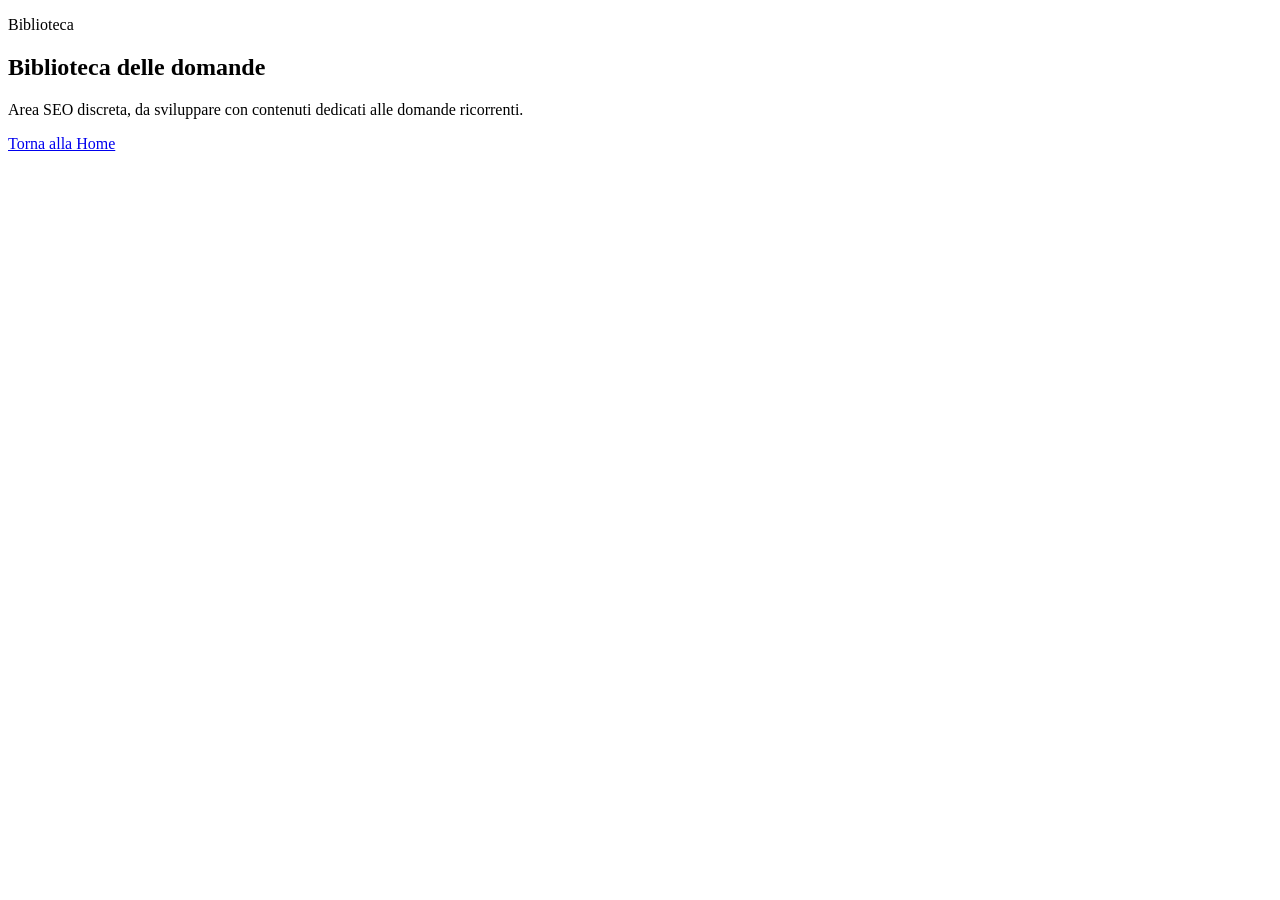
==== biblioteca/index.html @ c21b2f08 "Add files via upload" ====
<!doctype html><html lang="it"><head><meta charset="utf-8"><meta name="viewport" content="width=device-width, initial-scale=1"><title>Biblioteca | Tarocchi Liquidi</title><link rel="stylesheet" href="../css/style.css?v=tl-next-001"></head><body><main><section class="page-hero"><div class="shell"><p class="eyebrow">Biblioteca</p><h1>Biblioteca delle domande</h1><p>Area SEO discreta, da sviluppare con contenuti dedicati alle domande ricorrenti.</p><a class="button secondary" href="../index.html">Torna alla Home</a></div></section></main></body></html>
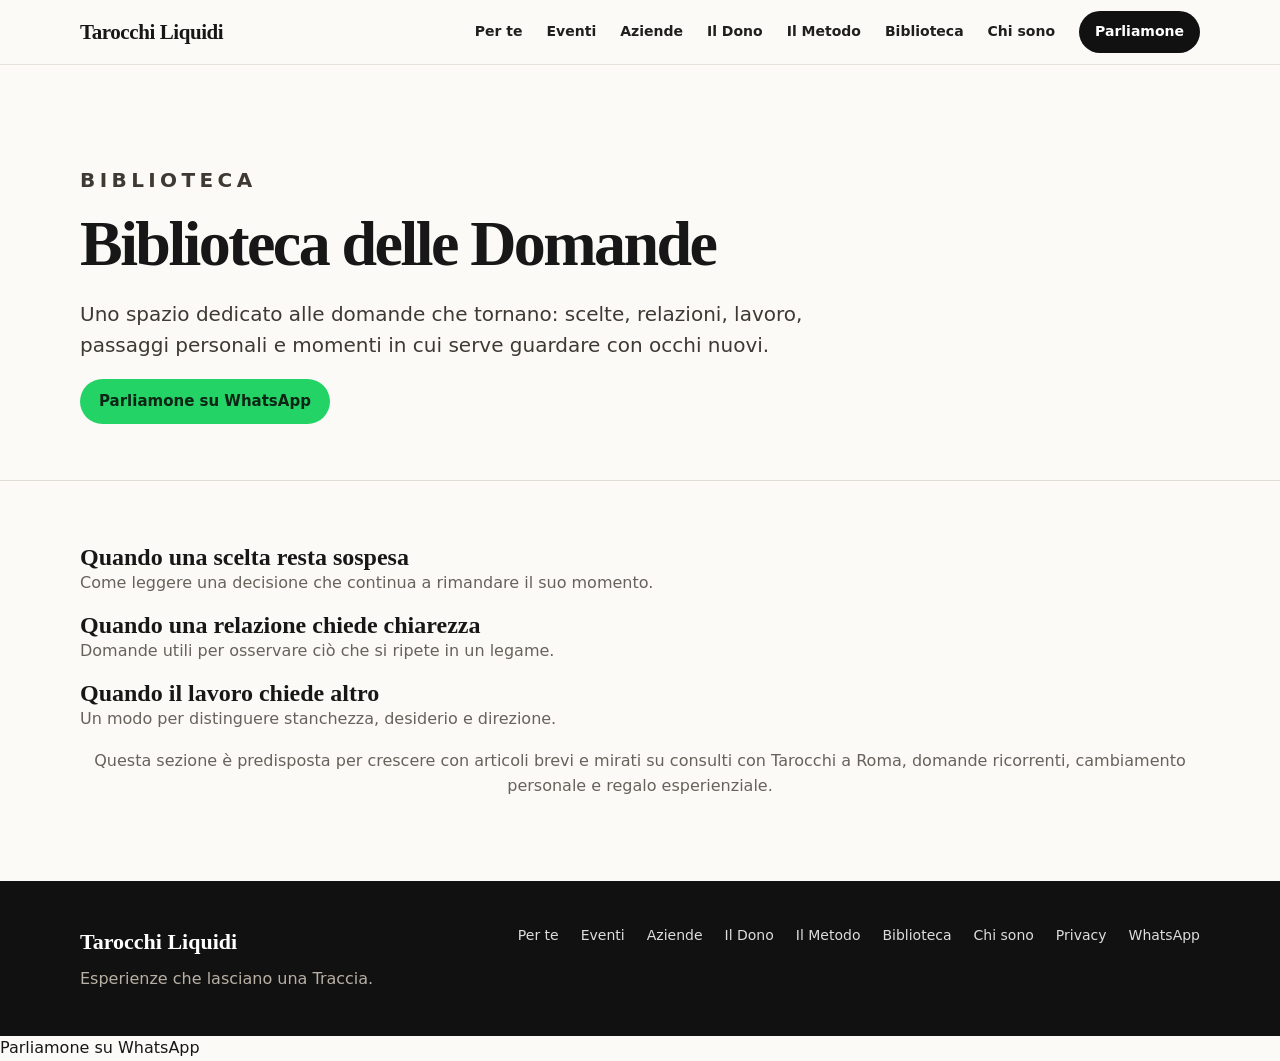
==== commit f8a43b3c: "Add files via upload" ====
--- a/biblioteca/index.html
+++ b/biblioteca/index.html
@@ -1 +1,68 @@
-<!doctype html><html lang="it"><head><meta charset="utf-8"><meta name="viewport" content="width=device-width, initial-scale=1"><title>Biblioteca | Tarocchi Liquidi</title><link rel="stylesheet" href="../css/style.css?v=tl-next-001"></head><body><main><section class="page-hero"><div class="shell"><p class="eyebrow">Biblioteca</p><h1>Biblioteca delle domande</h1><p>Area SEO discreta, da sviluppare con contenuti dedicati alle domande ricorrenti.</p><a class="button secondary" href="../index.html">Torna alla Home</a></div></section></main></body></html>+<!doctype html>
+<html lang="it">
+<head>
+  <meta charset="utf-8">
+  <meta name="viewport" content="width=device-width, initial-scale=1">
+  <title>Biblioteca delle Domande | Tarocchi Liquidi</title>
+  <meta name="description" content="Biblioteca delle Domande Tarocchi Liquidi: domande ricorrenti, passaggi personali, scelte, relazioni e momenti di cambiamento.">
+  <link rel="icon" href="../assets/favicon.png">
+  <link rel="stylesheet" href="../css/style.css?v=tl-next-v3">
+</head>
+<body>
+  <a class="skip-link" href="#contenuto">Vai al contenuto</a>
+  <header class="site-header" aria-label="Navigazione principale">
+    <div class="shell header-inner">
+      <a class="brand" href="../index.html" aria-label="Tarocchi Liquidi home">Tarocchi Liquidi</a>
+      <button class="menu-toggle" aria-expanded="false" aria-controls="main-nav">Menu</button>
+      <nav id="main-nav" class="main-nav">
+        <a href="../per-te.html">Per te</a>
+        <a href="../eventi.html">Eventi</a>
+        <a href="../aziende.html">Aziende</a>
+        <a href="../il-dono.html">Il Dono</a>
+        <a href="../metodo.html">Il Metodo</a>
+        <a href="index.html">Biblioteca</a>
+        <a href="../chi-sono.html">Chi sono</a>
+        <a class="nav-cta" href="https://wa.me/393282924284?text=Vorrei%20informazioni%20su%20Tarocchi%20Liquidi">Parliamone</a>
+      </nav>
+    </div>
+  </header>
+  <main id="contenuto">
+    <section class="page-hero">
+      <div class="shell">
+        <p class="eyebrow">Biblioteca</p>
+        <h1>Biblioteca delle Domande</h1>
+        <p>Uno spazio dedicato alle domande che tornano: scelte, relazioni, lavoro, passaggi personali e momenti in cui serve guardare con occhi nuovi.</p>
+        <a class="button primary" href="https://wa.me/393282924284?text=Vorrei%20parlare%20di%20una%20domanda%20che%20continua%20a%20tornare">Parliamone su WhatsApp</a>
+      </div>
+    </section>
+    <section class="section">
+      <div class="shell offer-grid">
+        <article class="offer-card"><h3>Quando una scelta resta sospesa</h3><p>Come leggere una decisione che continua a rimandare il suo momento.</p></article>
+        <article class="offer-card"><h3>Quando una relazione chiede chiarezza</h3><p>Domande utili per osservare ciò che si ripete in un legame.</p></article>
+        <article class="offer-card"><h3>Quando il lavoro chiede altro</h3><p>Un modo per distinguere stanchezza, desiderio e direzione.</p></article>
+      </div>
+      <div class="shell center">
+        <p class="seo-note">Questa sezione è predisposta per crescere con articoli brevi e mirati su consulti con Tarocchi a Roma, domande ricorrenti, cambiamento personale e regalo esperienziale.</p>
+      </div>
+    </section>
+  </main>
+  <footer class="site-footer">
+    <div class="shell footer-grid">
+      <div><strong>Tarocchi Liquidi</strong><p>Esperienze che lasciano una Traccia.</p></div>
+      <nav aria-label="Navigazione footer">
+        <a href="../per-te.html">Per te</a>
+        <a href="../eventi.html">Eventi</a>
+        <a href="../aziende.html">Aziende</a>
+        <a href="../il-dono.html">Il Dono</a>
+        <a href="../metodo.html">Il Metodo</a>
+        <a href="index.html">Biblioteca</a>
+        <a href="../chi-sono.html">Chi sono</a>
+        <a href="../privacy.html">Privacy</a>
+        <a href="https://wa.me/393282924284">WhatsApp</a>
+      </nav>
+    </div>
+  </footer>
+  <a class="mobile-sticky" href="https://wa.me/393282924284?text=Vorrei%20parlare%20di%20Tarocchi%20Liquidi">Parliamone su WhatsApp</a>
+  <script src="../js/script.js?v=tl-next-v3"></script>
+</body>
+</html>
--- a/css/style.css
+++ b/css/style.css
@@ -0,0 +1,172 @@
+:root{
+  --bg:#fbfaf7;
+  --paper:#ffffff;
+  --soft:#f3f0ea;
+  --ink:#171717;
+  --muted:#67625b;
+  --line:#e2ddd4;
+  --accent:#aa2f2f;
+  --gold:#a58954;
+  --whatsapp:#24d366;
+  --serif: Georgia, 'Times New Roman', serif;
+  --sans: Inter, ui-sans-serif, system-ui, -apple-system, BlinkMacSystemFont, 'Segoe UI', sans-serif;
+  --shell:1120px;
+}
+*{box-sizing:border-box}
+html{scroll-behavior:smooth}
+body{
+  margin:0;
+  background:var(--bg);
+  color:var(--ink);
+  font-family:var(--sans);
+  font-size:16px;
+  line-height:1.55;
+  text-rendering:optimizeLegibility;
+}
+img{max-width:100%;display:block}
+a{color:inherit;text-decoration:none}
+.skip-link{position:absolute;left:-999px;top:auto;width:1px;height:1px;overflow:hidden}
+.skip-link:focus{left:16px;top:16px;width:auto;height:auto;padding:10px 14px;background:#fff;z-index:1000;border:1px solid var(--line)}
+.shell{width:min(var(--shell), calc(100% - 48px));margin:0 auto}
+.narrow{max-width:720px}
+.center{text-align:center}
+.section{padding:64px 0}
+.section-tight{padding:30px 0 34px}
+.soft{background:var(--soft)}
+.eyebrow{
+  margin:0 0 14px;
+  color:var(--accent);
+  font-size:12px;
+  font-weight:800;
+  letter-spacing:.22em;
+  text-transform:uppercase;
+}
+h1,h2,h3{font-family:var(--serif);font-weight:700;line-height:1.05;margin:0;color:var(--ink)}
+h1{font-size:clamp(42px, 5vw, 64px);letter-spacing:-.04em;max-width:720px}
+h2{font-size:clamp(32px, 4vw, 50px);letter-spacing:-.03em}
+h3{font-size:24px}
+p{margin:0 0 18px;color:var(--muted)}
+.lead{font-size:22px;color:var(--ink);line-height:1.35;margin-top:18px}
+.lead.small{font-size:18px;color:var(--muted)}
+.site-header{
+  position:sticky;
+  top:0;
+  z-index:100;
+  background:rgba(251,250,247,.92);
+  border-bottom:1px solid rgba(226,221,212,.8);
+  backdrop-filter:blur(12px);
+}
+.header-inner{min-height:64px;display:flex;align-items:center;justify-content:space-between;gap:24px}
+.brand{font-family:var(--serif);font-weight:700;font-size:21px;letter-spacing:-.02em}
+.main-nav{display:flex;align-items:center;gap:24px;font-size:14px;font-weight:650}
+.main-nav a{color:#211f1d}
+.main-nav a:hover{color:var(--accent)}
+.nav-cta{background:#111!important;color:white!important;padding:10px 16px;border-radius:999px}
+.nav-cta:hover{background:var(--accent)!important;color:white!important}
+.menu-toggle{display:none;border:1px solid var(--line);background:transparent;padding:8px 12px;border-radius:999px;font:inherit}
+.hero-grid{display:grid;grid-template-columns:1.05fr .78fr;gap:44px;align-items:center;min-height:480px}
+.hero-copy{padding:8px 0 10px}
+.hero-payoff{
+  margin:10px 0 0;
+  font-family:var(--serif);
+  font-size:clamp(26px, 3vw, 38px);
+  line-height:1.12;
+  letter-spacing:-.03em;
+  color:var(--accent);
+}
+
+.hero-text{font-size:18px;line-height:1.5;max-width:610px;margin:16px 0 24px;color:#403c36}
+.hero-media{margin:0;height:min(48vh, 420px);min-height:340px;overflow:hidden;border-radius:2px;background:#ddd2c4}
+.hero-media img{width:100%;height:100%;object-fit:cover;object-position:center}
+.button{display:inline-flex;align-items:center;justify-content:center;min-height:44px;padding:11px 19px;border-radius:999px;font-weight:800;font-size:15px;transition:transform .2s ease, background .2s ease, color .2s ease,border-color .2s ease}
+.button:hover{transform:translateY(-1px)}
+.button.primary{background:var(--whatsapp);color:#0d2515}
+.button.secondary{border:1px solid var(--ink);color:var(--ink)}
+.button.secondary:hover{background:var(--ink);color:white}
+.experience-grid{display:grid;grid-template-columns:repeat(4, 1fr);gap:18px;margin-top:36px}
+.experience-tile{position:relative;min-height:420px;overflow:hidden;background:#111;color:#fff;border-radius:2px;isolation:isolate}
+.experience-tile img{width:100%;height:100%;position:absolute;inset:0;object-fit:cover;transition:transform .6s ease, opacity .3s ease;opacity:.8}
+.experience-tile:after{content:"";position:absolute;inset:0;background:linear-gradient(180deg,rgba(0,0,0,.08),rgba(0,0,0,.74));z-index:1}
+.tile-overlay{position:absolute;inset:auto 0 0;z-index:2;padding:26px;display:flex;flex-direction:column;gap:10px}
+.tile-overlay strong{font-family:var(--serif);font-size:30px;line-height:1.05;letter-spacing:-.02em}
+.tile-overlay em{font-style:normal;color:rgba(255,255,255,.86);font-size:14px;line-height:1.45;max-width:280px}
+.tile-overlay span:last-child{font-weight:800;color:#fff;margin-top:4px}
+.experience-tile:hover img{transform:scale(1.04);opacity:.92}
+.split-grid{display:grid;grid-template-columns:1.06fr .94fr;gap:62px;align-items:center}
+.split-grid.reverse{grid-template-columns:.9fr 1.1fr}
+.section-media{margin:0;height:500px;overflow:hidden;background:#ddd2c4;border-radius:2px}
+.section-media img{width:100%;height:100%;object-fit:cover;object-position:center}
+.paolo-media{height:460px}
+.section-copy{max-width:520px}
+.section-copy p{font-size:18px;color:#4c4741}
+.closing-line{color:var(--ink)!important;font-weight:700}
+.trace-steps{display:grid;gap:10px;margin:26px 0 26px;font-family:var(--serif);font-size:30px;line-height:1.1;color:var(--ink)}
+.trace-steps span{display:block}
+.reasons-grid{display:grid;grid-template-columns:repeat(3, 1fr);gap:28px;margin-top:42px}
+.reasons-grid article{border-top:1px solid var(--line);padding-top:24px;min-height:160px}
+.reason-number{display:block;margin-bottom:16px;color:var(--accent);font-size:13px;font-weight:800;letter-spacing:.18em}
+.reasons-grid p{font-size:19px;color:var(--ink);line-height:1.45;max-width:300px}
+.section-action{margin-top:30px}
+.text-link{font-weight:800;color:var(--accent)}
+.text-link:hover{text-decoration:underline;text-underline-offset:4px}
+.review-grid{display:grid;grid-template-columns:repeat(3, 1fr);gap:22px;margin-top:40px}
+blockquote{margin:0;padding:26px;border-top:1px solid var(--line);background:#fff}
+blockquote p{font-family:var(--serif);font-size:22px;line-height:1.35;color:var(--ink)}
+cite{display:block;margin-top:16px;color:var(--muted);font-style:normal;font-size:14px}
+.final-cta{padding:84px 0 92px;background:#fff}
+.final-cta h2{max-width:680px;margin:0 auto}
+.final-cta p{font-size:20px;margin:22px auto 28px;max-width:620px;color:#4c4741}
+.site-footer{padding:44px 0;background:#111;color:#fff}
+.footer-grid{display:grid;grid-template-columns:1fr 2fr;gap:38px;align-items:start}
+.site-footer strong{font-family:var(--serif);font-size:22px}
+.site-footer p{color:#b9b0a5;margin:8px 0 0}
+.site-footer nav{display:flex;gap:16px 22px;flex-wrap:wrap;justify-content:flex-end;font-size:14px;color:#ddd}
+.site-footer a:hover{color:#fff;text-decoration:underline;text-underline-offset:4px}
+/* Basic interior pages */
+.page-hero{padding:78px 0 56px;border-bottom:1px solid var(--line)}
+.page-hero h1{font-size:clamp(44px,5vw,68px)}
+.page-hero p{font-size:20px;max-width:760px;margin-top:22px;color:#3f3933}
+.placeholder-grid{display:grid;grid-template-columns:1fr 1fr;gap:42px;align-items:center}
+.placeholder-grid img{height:430px;width:100%;object-fit:cover;border-radius:2px}
+.content-list{list-style:none;padding:0;margin:28px 0 0;display:grid;gap:12px;color:var(--ink)}
+.content-list li{padding-left:22px;position:relative}
+.content-list li:before{content:"—";position:absolute;left:0;color:var(--accent)}
+@media (max-width: 980px){
+  .shell{width:min(100% - 32px, var(--shell))}
+  .menu-toggle{display:inline-flex}
+  .main-nav{position:absolute;left:16px;right:16px;top:74px;background:#fff;border:1px solid var(--line);padding:18px;display:none;flex-direction:column;align-items:flex-start;gap:14px;box-shadow:0 18px 40px rgba(0,0,0,.08)}
+  .main-nav.is-open{display:flex}
+  .nav-cta{width:100%;text-align:center}
+  .hero-grid,.split-grid,.split-grid.reverse,.placeholder-grid{grid-template-columns:1fr;gap:30px;min-height:0}
+  .hero-media{height:340px;min-height:0}
+  .hero-copy{padding:0}
+  .experience-grid{grid-template-columns:1fr 1fr}
+  .experience-tile{min-height:360px}
+  .reasons-grid,.review-grid{grid-template-columns:1fr}
+  .section-media,.paolo-media{height:380px}
+  .footer-grid{grid-template-columns:1fr}
+  .site-footer nav{justify-content:flex-start}
+}
+@media (max-width: 640px){
+  body{font-size:15px}
+  .section{padding:46px 0}
+  .section-tight{padding:22px 0 34px}
+  .header-inner{min-height:64px}
+  .brand{font-size:20px}
+  h1{font-size:38px}
+  h2{font-size:34px}
+  .hero-text{font-size:16px;margin:14px 0 20px}
+  .hero-media{height:260px}
+  .lead{font-size:19px}
+  .experience-grid{grid-template-columns:1fr;gap:14px;margin-top:34px}
+  .experience-tile{min-height:300px}
+  .tile-overlay{padding:22px}
+  .tile-overlay strong{font-size:28px}
+  .section-media,.paolo-media{height:300px}
+  .trace-steps{font-size:27px}
+  blockquote{padding:22px}
+  blockquote p{font-size:20px}
+  .final-cta{padding:62px 0 68px}
+}
+
+/* TL NEXT HERO v2: hero più compatta, testo prima su mobile, immagini controllate. */
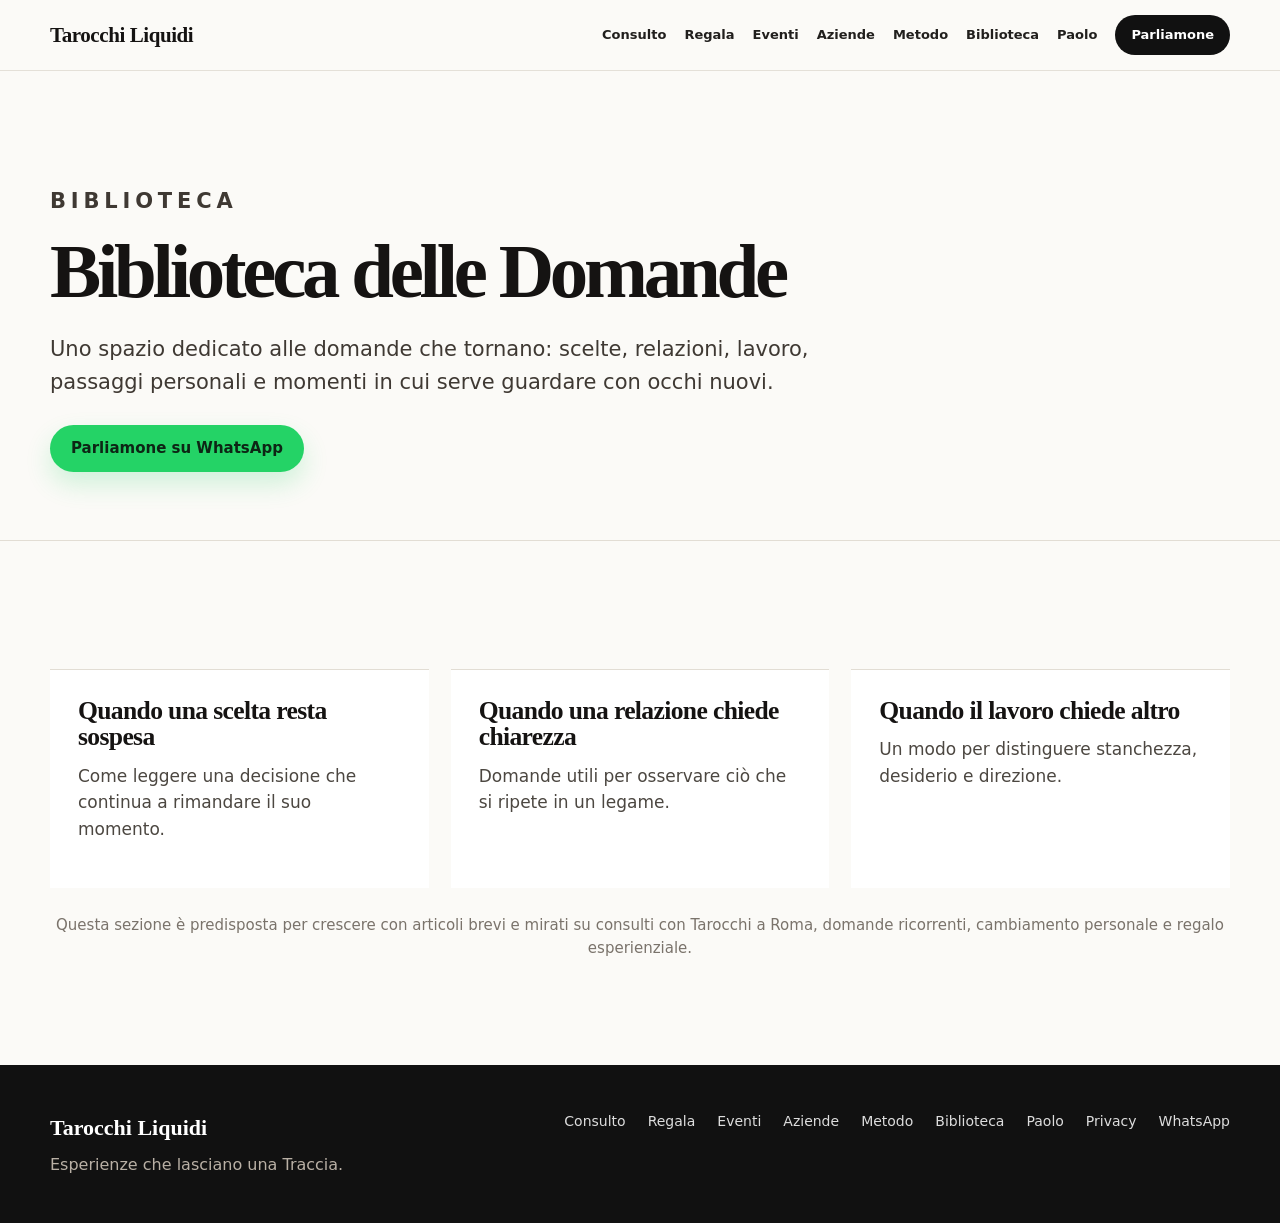
==== commit 55d463ef: "Add files via upload" ====
--- a/biblioteca/index.html
+++ b/biblioteca/index.html
@@ -6,7 +6,7 @@
   <title>Biblioteca delle Domande | Tarocchi Liquidi</title>
   <meta name="description" content="Biblioteca delle Domande Tarocchi Liquidi: domande ricorrenti, passaggi personali, scelte, relazioni e momenti di cambiamento.">
   <link rel="icon" href="../assets/favicon.png">
-  <link rel="stylesheet" href="../css/style.css?v=tl-next-v3">
+  <link rel="stylesheet" href="../css/style.css?v=tl-next-v4">
 </head>
 <body>
   <a class="skip-link" href="#contenuto">Vai al contenuto</a>
@@ -15,15 +15,15 @@
       <a class="brand" href="../index.html" aria-label="Tarocchi Liquidi home">Tarocchi Liquidi</a>
       <button class="menu-toggle" aria-expanded="false" aria-controls="main-nav">Menu</button>
       <nav id="main-nav" class="main-nav">
-        <a href="../per-te.html">Per te</a>
-        <a href="../eventi.html">Eventi</a>
-        <a href="../aziende.html">Aziende</a>
-        <a href="../il-dono.html">Il Dono</a>
-        <a href="../metodo.html">Il Metodo</a>
-        <a href="index.html">Biblioteca</a>
-        <a href="../chi-sono.html">Chi sono</a>
-        <a class="nav-cta" href="https://wa.me/393282924284?text=Vorrei%20informazioni%20su%20Tarocchi%20Liquidi">Parliamone</a>
-      </nav>
+      <a href="../per-te.html">Consulto</a>
+      <a href="../il-dono.html">Regala</a>
+      <a href="../eventi.html">Eventi</a>
+      <a href="../aziende.html">Aziende</a>
+      <a href="../metodo.html">Metodo</a>
+      <a href="index.html">Biblioteca</a>
+      <a href="../chi-sono.html">Paolo</a>
+      <a class="nav-cta" href="https://wa.me/393282924284?text=Vorrei%20informazioni%20su%20Tarocchi%20Liquidi">Parliamone</a>
+    </nav>
     </div>
   </header>
   <main id="contenuto">
@@ -50,19 +50,19 @@
     <div class="shell footer-grid">
       <div><strong>Tarocchi Liquidi</strong><p>Esperienze che lasciano una Traccia.</p></div>
       <nav aria-label="Navigazione footer">
-        <a href="../per-te.html">Per te</a>
-        <a href="../eventi.html">Eventi</a>
-        <a href="../aziende.html">Aziende</a>
-        <a href="../il-dono.html">Il Dono</a>
-        <a href="../metodo.html">Il Metodo</a>
-        <a href="index.html">Biblioteca</a>
-        <a href="../chi-sono.html">Chi sono</a>
-        <a href="../privacy.html">Privacy</a>
-        <a href="https://wa.me/393282924284">WhatsApp</a>
-      </nav>
+      <a href="../per-te.html">Consulto</a>
+      <a href="../il-dono.html">Regala</a>
+      <a href="../eventi.html">Eventi</a>
+      <a href="../aziende.html">Aziende</a>
+      <a href="../metodo.html">Metodo</a>
+      <a href="index.html">Biblioteca</a>
+      <a href="../chi-sono.html">Paolo</a>
+      <a href="../privacy.html">Privacy</a>
+      <a href="https://wa.me/393282924284">WhatsApp</a>
+    </nav>
     </div>
   </footer>
   <a class="mobile-sticky" href="https://wa.me/393282924284?text=Vorrei%20parlare%20di%20Tarocchi%20Liquidi">Parliamone su WhatsApp</a>
-  <script src="../js/script.js?v=tl-next-v3"></script>
+  <script src="../js/script.js?v=tl-next-v4"></script>
 </body>
 </html>
--- a/css/style.css
+++ b/css/style.css
@@ -1,16 +1,18 @@
 :root{
   --bg:#fbfaf7;
   --paper:#ffffff;
-  --soft:#f3f0ea;
-  --ink:#171717;
-  --muted:#67625b;
+  --soft:#f2eee7;
+  --ink:#151312;
+  --muted:#625d56;
   --line:#e2ddd4;
-  --accent:#aa2f2f;
+  --accent:#9f2d2d;
   --gold:#a58954;
   --whatsapp:#24d366;
   --serif: Georgia, 'Times New Roman', serif;
   --sans: Inter, ui-sans-serif, system-ui, -apple-system, BlinkMacSystemFont, 'Segoe UI', sans-serif;
-  --shell:1120px;
+  --shell:1180px;
+  --night:#11100f;
+  --cream:#f7f2ea;
 }
 *{box-sizing:border-box}
 html{scroll-behavior:smooth}
@@ -27,146 +29,237 @@
 a{color:inherit;text-decoration:none}
 .skip-link{position:absolute;left:-999px;top:auto;width:1px;height:1px;overflow:hidden}
 .skip-link:focus{left:16px;top:16px;width:auto;height:auto;padding:10px 14px;background:#fff;z-index:1000;border:1px solid var(--line)}
-.shell{width:min(var(--shell), calc(100% - 48px));margin:0 auto}
-.narrow{max-width:720px}
+.shell{width:min(var(--shell), calc(100% - 56px));margin:0 auto}
+.narrow{max-width:760px}
 .center{text-align:center}
-.section{padding:64px 0}
-.section-tight{padding:30px 0 34px}
+.section{padding:86px 0}
+.section.compact{padding:66px 0}
 .soft{background:var(--soft)}
+.paper{background:var(--paper)}
 .eyebrow{
   margin:0 0 14px;
   color:var(--accent);
   font-size:12px;
-  font-weight:800;
-  letter-spacing:.22em;
+  font-weight:850;
+  letter-spacing:.23em;
   text-transform:uppercase;
 }
-h1,h2,h3{font-family:var(--serif);font-weight:700;line-height:1.05;margin:0;color:var(--ink)}
-h1{font-size:clamp(42px, 5vw, 64px);letter-spacing:-.04em;max-width:720px}
-h2{font-size:clamp(32px, 4vw, 50px);letter-spacing:-.03em}
-h3{font-size:24px}
+h1,h2,h3{font-family:var(--serif);font-weight:700;line-height:1.04;margin:0;color:var(--ink)}
+h1{font-size:clamp(58px, 7.6vw, 104px);letter-spacing:-.055em;max-width:760px}
+h2{font-size:clamp(36px, 4.4vw, 60px);letter-spacing:-.04em}
+h3{font-size:clamp(24px, 2vw, 31px);letter-spacing:-.025em}
 p{margin:0 0 18px;color:var(--muted)}
-.lead{font-size:22px;color:var(--ink);line-height:1.35;margin-top:18px}
+.lead{font-size:22px;color:#2c2824;line-height:1.38;margin-top:18px}
 .lead.small{font-size:18px;color:var(--muted)}
 .site-header{
   position:sticky;
   top:0;
   z-index:100;
-  background:rgba(251,250,247,.92);
-  border-bottom:1px solid rgba(226,221,212,.8);
+  background:rgba(251,250,247,.94);
+  border-bottom:1px solid rgba(226,221,212,.9);
   backdrop-filter:blur(12px);
 }
-.header-inner{min-height:64px;display:flex;align-items:center;justify-content:space-between;gap:24px}
-.brand{font-family:var(--serif);font-weight:700;font-size:21px;letter-spacing:-.02em}
-.main-nav{display:flex;align-items:center;gap:24px;font-size:14px;font-weight:650}
+.header-inner{min-height:70px;display:flex;align-items:center;justify-content:space-between;gap:22px}
+.brand{font-family:var(--serif);font-weight:700;font-size:21px;letter-spacing:-.02em;white-space:nowrap}
+.main-nav{display:flex;align-items:center;gap:18px;font-size:13px;font-weight:700;white-space:nowrap}
 .main-nav a{color:#211f1d}
 .main-nav a:hover{color:var(--accent)}
 .nav-cta{background:#111!important;color:white!important;padding:10px 16px;border-radius:999px}
 .nav-cta:hover{background:var(--accent)!important;color:white!important}
 .menu-toggle{display:none;border:1px solid var(--line);background:transparent;padding:8px 12px;border-radius:999px;font:inherit}
-.hero-grid{display:grid;grid-template-columns:1.05fr .78fr;gap:44px;align-items:center;min-height:480px}
+.hero{padding:68px 0 82px}
+.hero-grid{display:grid;grid-template-columns:1fr .95fr;gap:74px;align-items:center;min-height:calc(100vh - 156px)}
 .hero-copy{padding:8px 0 10px}
 .hero-payoff{
-  margin:10px 0 0;
+  margin:8px 0 0;
   font-family:var(--serif);
-  font-size:clamp(26px, 3vw, 38px);
-  line-height:1.12;
-  letter-spacing:-.03em;
+  font-size:clamp(34px, 4vw, 58px);
+  line-height:1.05;
+  letter-spacing:-.04em;
   color:var(--accent);
 }
-
-.hero-text{font-size:18px;line-height:1.5;max-width:610px;margin:16px 0 24px;color:#403c36}
-.hero-media{margin:0;height:min(48vh, 420px);min-height:340px;overflow:hidden;border-radius:2px;background:#ddd2c4}
+.hero-text{font-size:21px;line-height:1.55;max-width:620px;margin:24px 0 30px;color:#3e3934}
+.hero-media{margin:0;height:clamp(460px, 62vh, 650px);overflow:hidden;border-radius:3px;background:#ddd2c4;box-shadow:0 26px 70px rgba(21,19,18,.12)}
 .hero-media img{width:100%;height:100%;object-fit:cover;object-position:center}
-.button{display:inline-flex;align-items:center;justify-content:center;min-height:44px;padding:11px 19px;border-radius:999px;font-weight:800;font-size:15px;transition:transform .2s ease, background .2s ease, color .2s ease,border-color .2s ease}
+.button{display:inline-flex;align-items:center;justify-content:center;min-height:46px;padding:12px 21px;border-radius:999px;font-weight:850;font-size:15px;transition:transform .2s ease, background .2s ease, color .2s ease,border-color .2s ease, box-shadow .2s ease}
 .button:hover{transform:translateY(-1px)}
-.button.primary{background:var(--whatsapp);color:#0d2515}
+.button.primary{background:var(--whatsapp);color:#0d2515;box-shadow:0 12px 26px rgba(36,211,102,.20)}
 .button.secondary{border:1px solid var(--ink);color:var(--ink)}
 .button.secondary:hover{background:var(--ink);color:white}
-.experience-grid{display:grid;grid-template-columns:repeat(4, 1fr);gap:18px;margin-top:36px}
-.experience-tile{position:relative;min-height:420px;overflow:hidden;background:#111;color:#fff;border-radius:2px;isolation:isolate}
-.experience-tile img{width:100%;height:100%;position:absolute;inset:0;object-fit:cover;transition:transform .6s ease, opacity .3s ease;opacity:.8}
-.experience-tile:after{content:"";position:absolute;inset:0;background:linear-gradient(180deg,rgba(0,0,0,.08),rgba(0,0,0,.74));z-index:1}
+.button.dark{background:#111;color:#fff}
+.intro .lead{max-width:650px;margin-left:auto;margin-right:auto}
+.experience-grid{display:grid;grid-template-columns:repeat(4, 1fr);gap:20px;margin-top:42px}
+.experience-tile{position:relative;min-height:440px;overflow:hidden;background:#111;color:#fff;border-radius:3px;isolation:isolate}
+.experience-tile img{width:100%;height:100%;position:absolute;inset:0;object-fit:cover;transition:transform .65s ease, opacity .3s ease;opacity:.82}
+.experience-tile:after{content:"";position:absolute;inset:0;background:linear-gradient(180deg,rgba(0,0,0,.05),rgba(0,0,0,.76));z-index:1}
 .tile-overlay{position:absolute;inset:auto 0 0;z-index:2;padding:26px;display:flex;flex-direction:column;gap:10px}
-.tile-overlay strong{font-family:var(--serif);font-size:30px;line-height:1.05;letter-spacing:-.02em}
-.tile-overlay em{font-style:normal;color:rgba(255,255,255,.86);font-size:14px;line-height:1.45;max-width:280px}
-.tile-overlay span:last-child{font-weight:800;color:#fff;margin-top:4px}
-.experience-tile:hover img{transform:scale(1.04);opacity:.92}
-.split-grid{display:grid;grid-template-columns:1.06fr .94fr;gap:62px;align-items:center}
-.split-grid.reverse{grid-template-columns:.9fr 1.1fr}
-.section-media{margin:0;height:500px;overflow:hidden;background:#ddd2c4;border-radius:2px}
+.tile-overlay strong{font-family:var(--serif);font-size:32px;line-height:1.03;letter-spacing:-.025em}
+.tile-overlay em{font-style:normal;color:rgba(255,255,255,.88);font-size:14px;line-height:1.45;max-width:290px}
+.tile-overlay span:last-child{font-weight:850;color:#fff;margin-top:4px}
+.experience-tile:hover img{transform:scale(1.045);opacity:.94}
+.split-grid{display:grid;grid-template-columns:1.04fr .96fr;gap:74px;align-items:center}
+.split-grid.reverse{grid-template-columns:.92fr 1.08fr}
+.section-media{margin:0;height:520px;overflow:hidden;background:#ddd2c4;border-radius:3px;box-shadow:0 18px 55px rgba(21,19,18,.08)}
 .section-media img{width:100%;height:100%;object-fit:cover;object-position:center}
-.paolo-media{height:460px}
-.section-copy{max-width:520px}
-.section-copy p{font-size:18px;color:#4c4741}
-.closing-line{color:var(--ink)!important;font-weight:700}
-.trace-steps{display:grid;gap:10px;margin:26px 0 26px;font-family:var(--serif);font-size:30px;line-height:1.1;color:var(--ink)}
+.paolo-media{height:480px}
+.section-copy{max-width:560px}
+.section-copy p{font-size:18px;color:#49443e}
+.closing-line{color:var(--ink)!important;font-weight:750}
+.trace-steps{display:grid;gap:10px;margin:28px 0 28px;font-family:var(--serif);font-size:34px;line-height:1.05;color:var(--ink)}
 .trace-steps span{display:block}
-.reasons-grid{display:grid;grid-template-columns:repeat(3, 1fr);gap:28px;margin-top:42px}
-.reasons-grid article{border-top:1px solid var(--line);padding-top:24px;min-height:160px}
-.reason-number{display:block;margin-bottom:16px;color:var(--accent);font-size:13px;font-weight:800;letter-spacing:.18em}
-.reasons-grid p{font-size:19px;color:var(--ink);line-height:1.45;max-width:300px}
-.section-action{margin-top:30px}
-.text-link{font-weight:800;color:var(--accent)}
+.reasons-grid{display:grid;grid-template-columns:repeat(3, 1fr);gap:34px;margin-top:46px}
+.reasons-grid article{border-top:1px solid var(--line);padding-top:24px;min-height:170px}
+.reason-number{display:block;margin-bottom:16px;color:var(--accent);font-size:13px;font-weight:850;letter-spacing:.18em}
+.reasons-grid p{font-size:19px;color:var(--ink);line-height:1.45;max-width:315px}
+.section-action{margin-top:32px}
+.text-link{font-weight:850;color:var(--accent)}
 .text-link:hover{text-decoration:underline;text-underline-offset:4px}
-.review-grid{display:grid;grid-template-columns:repeat(3, 1fr);gap:22px;margin-top:40px}
-blockquote{margin:0;padding:26px;border-top:1px solid var(--line);background:#fff}
+.value-grid,.review-grid,.offer-grid{display:grid;grid-template-columns:repeat(3, 1fr);gap:22px;margin-top:42px}
+.value-card,blockquote,.offer-card{margin:0;padding:28px;border-top:1px solid var(--line);background:#fff}
+.value-card h3,.offer-card h3{margin-bottom:12px}
+.value-card p,.offer-card p{font-size:17px;color:#4c4741}
+.review-rating{display:inline-flex;gap:12px;align-items:center;margin-top:22px;padding:10px 16px;border:1px solid var(--line);border-radius:999px;background:#fff;font-weight:850;color:#201d1a}
+.stars{letter-spacing:.08em;color:var(--gold)}
 blockquote p{font-family:var(--serif);font-size:22px;line-height:1.35;color:var(--ink)}
 cite{display:block;margin-top:16px;color:var(--muted);font-style:normal;font-size:14px}
-.final-cta{padding:84px 0 92px;background:#fff}
-.final-cta h2{max-width:680px;margin:0 auto}
-.final-cta p{font-size:20px;margin:22px auto 28px;max-width:620px;color:#4c4741}
-.site-footer{padding:44px 0;background:#111;color:#fff}
+.final-cta{padding:118px 0 126px;background:#fff}
+.final-cta h2{max-width:760px;margin:0 auto}
+.final-cta p{font-size:21px;margin:24px auto 30px;max-width:650px;color:#4c4741}
+.site-footer{padding:46px 0;background:#111;color:#fff}
 .footer-grid{display:grid;grid-template-columns:1fr 2fr;gap:38px;align-items:start}
 .site-footer strong{font-family:var(--serif);font-size:22px}
 .site-footer p{color:#b9b0a5;margin:8px 0 0}
 .site-footer nav{display:flex;gap:16px 22px;flex-wrap:wrap;justify-content:flex-end;font-size:14px;color:#ddd}
 .site-footer a:hover{color:#fff;text-decoration:underline;text-underline-offset:4px}
-/* Basic interior pages */
-.page-hero{padding:78px 0 56px;border-bottom:1px solid var(--line)}
-.page-hero h1{font-size:clamp(44px,5vw,68px)}
-.page-hero p{font-size:20px;max-width:760px;margin-top:22px;color:#3f3933}
-.placeholder-grid{display:grid;grid-template-columns:1fr 1fr;gap:42px;align-items:center}
-.placeholder-grid img{height:430px;width:100%;object-fit:cover;border-radius:2px}
+.mobile-sticky{display:none}
+/* Interior pages */
+.page-hero{padding:92px 0 68px;border-bottom:1px solid var(--line)}
+.page-hero h1{font-size:clamp(52px,6vw,84px)}
+.page-hero p{font-size:21px;max-width:820px;margin-top:22px;color:#3f3933}
+.page-hero .button{margin-top:8px}
+.placeholder-grid,.content-split{display:grid;grid-template-columns:1fr 1fr;gap:54px;align-items:center}
+.placeholder-grid img,.content-split img{height:450px;width:100%;object-fit:cover;border-radius:3px;box-shadow:0 18px 55px rgba(21,19,18,.08)}
 .content-list{list-style:none;padding:0;margin:28px 0 0;display:grid;gap:12px;color:var(--ink)}
-.content-list li{padding-left:22px;position:relative}
+.content-list li{padding-left:22px;position:relative;color:#2a2622}
 .content-list li:before{content:"—";position:absolute;left:0;color:var(--accent)}
+.steps{counter-reset:step;display:grid;grid-template-columns:repeat(3,1fr);gap:24px;margin-top:42px}
+.step{counter-increment:step;border-top:1px solid var(--line);padding-top:24px;background:#fff;padding-left:0}
+.step:before{content:"0" counter(step);display:block;color:var(--accent);font-weight:850;letter-spacing:.18em;font-size:13px;margin-bottom:14px}
+.step h3{margin-bottom:12px}
+.seo-note{font-size:15px;color:#7a736b;margin-top:26px}
+@media (max-width: 1080px){
+  .main-nav{gap:13px;font-size:12px}
+}
 @media (max-width: 980px){
   .shell{width:min(100% - 32px, var(--shell))}
   .menu-toggle{display:inline-flex}
-  .main-nav{position:absolute;left:16px;right:16px;top:74px;background:#fff;border:1px solid var(--line);padding:18px;display:none;flex-direction:column;align-items:flex-start;gap:14px;box-shadow:0 18px 40px rgba(0,0,0,.08)}
+  .main-nav{position:absolute;left:16px;right:16px;top:78px;background:#fff;border:1px solid var(--line);padding:18px;display:none;flex-direction:column;align-items:flex-start;gap:14px;box-shadow:0 18px 40px rgba(0,0,0,.08);font-size:15px;white-space:normal}
   .main-nav.is-open{display:flex}
   .nav-cta{width:100%;text-align:center}
-  .hero-grid,.split-grid,.split-grid.reverse,.placeholder-grid{grid-template-columns:1fr;gap:30px;min-height:0}
-  .hero-media{height:340px;min-height:0}
+  .hero{padding:42px 0 56px}
+  .hero-grid,.split-grid,.split-grid.reverse,.placeholder-grid,.content-split{grid-template-columns:1fr;gap:34px;min-height:0}
+  .hero-media{height:390px;min-height:0;order:-1}
   .hero-copy{padding:0}
   .experience-grid{grid-template-columns:1fr 1fr}
-  .experience-tile{min-height:360px}
-  .reasons-grid,.review-grid{grid-template-columns:1fr}
-  .section-media,.paolo-media{height:380px}
+  .experience-tile{min-height:365px}
+  .reasons-grid,.review-grid,.value-grid,.offer-grid,.steps{grid-template-columns:1fr}
+  .section-media,.paolo-media{height:390px}
   .footer-grid{grid-template-columns:1fr}
   .site-footer nav{justify-content:flex-start}
 }
 @media (max-width: 640px){
-  body{font-size:15px}
-  .section{padding:46px 0}
-  .section-tight{padding:22px 0 34px}
+  body{font-size:15px;padding-bottom:68px}
+  .section{padding:54px 0}
+  .section.compact{padding:46px 0}
   .header-inner{min-height:64px}
+  .main-nav{top:72px}
   .brand{font-size:20px}
-  h1{font-size:38px}
-  h2{font-size:34px}
-  .hero-text{font-size:16px;margin:14px 0 20px}
-  .hero-media{height:260px}
+  h1{font-size:46px;letter-spacing:-.045em}
+  h2{font-size:36px}
+  .hero{padding:28px 0 48px}
+  .hero-media{height:300px}
+  .hero-payoff{font-size:33px}
+  .hero-text{font-size:18px;margin:18px 0 24px}
   .lead{font-size:19px}
   .experience-grid{grid-template-columns:1fr;gap:14px;margin-top:34px}
-  .experience-tile{min-height:300px}
+  .experience-tile{min-height:306px}
   .tile-overlay{padding:22px}
-  .tile-overlay strong{font-size:28px}
-  .section-media,.paolo-media{height:300px}
-  .trace-steps{font-size:27px}
-  blockquote{padding:22px}
+  .tile-overlay strong{font-size:30px}
+  .section-media,.paolo-media,.placeholder-grid img,.content-split img{height:310px}
+  .trace-steps{font-size:28px}
+  .value-card,blockquote,.offer-card{padding:23px}
   blockquote p{font-size:20px}
-  .final-cta{padding:62px 0 68px}
+  .final-cta{padding:76px 0 82px}
+  .page-hero{padding:58px 0 46px}
+  .page-hero p{font-size:18px}
+  .mobile-sticky{display:flex;position:fixed;left:14px;right:14px;bottom:12px;z-index:120;align-items:center;justify-content:center;min-height:48px;border-radius:999px;background:var(--whatsapp);color:#0d2515;font-weight:900;box-shadow:0 16px 34px rgba(0,0,0,.20)}
 }
 
-/* TL NEXT HERO v2: hero più compatta, testo prima su mobile, immagini controllate. */
+
+/* TL NEXT v4 — ritmo, marchio, conversione */
+.drop-mark{display:block;width:18px;height:24px;margin:0 0 18px;background:linear-gradient(160deg,var(--accent),#4b1111);border-radius:70% 70% 78% 78%;transform:rotate(45deg);box-shadow:0 10px 24px rgba(159,45,45,.18)}
+.drop-mark.small{width:12px;height:16px;margin:0 auto 14px;opacity:.9}
+.hero-v4{position:relative;padding:52px 0 64px;background:linear-gradient(90deg,#fbfaf7 0%,#fbfaf7 52%,#f1eadf 52%,#f1eadf 100%);overflow:hidden}
+.hero-v4:before{content:"";position:absolute;inset:0;background:radial-gradient(circle at 72% 36%,rgba(159,45,45,.10),transparent 28%);pointer-events:none}
+.hero-v4 .hero-grid{position:relative;z-index:1;min-height:calc(100vh - 134px);grid-template-columns:.95fr 1.08fr;gap:62px}
+.hero-v4 .hero-media{height:clamp(520px,72vh,760px);border-radius:2px;box-shadow:0 34px 88px rgba(21,19,18,.18)}
+.hero-v4 .hero-media img{object-position:center center;filter:contrast(1.04) saturate(.96)}
+.hero-actions{display:flex;gap:14px;align-items:center;flex-wrap:wrap}
+.button.ghost{border:1px solid var(--line);color:#211f1d;background:rgba(255,255,255,.52)}
+.button.ghost:hover{background:#fff;border-color:#cfc6b8}
+.signal-strip{background:#111;color:#fff;border-top:1px solid rgba(255,255,255,.08);border-bottom:1px solid rgba(255,255,255,.08)}
+.signal-grid{display:grid;grid-template-columns:repeat(4,1fr);gap:1px}
+.signal-grid span{display:flex;min-height:72px;align-items:center;justify-content:center;text-align:center;padding:14px 18px;border-left:1px solid rgba(255,255,255,.11);font-size:13px;font-weight:850;letter-spacing:.12em;text-transform:uppercase;color:#f1e7d8}
+.signal-grid span:last-child{border-right:1px solid rgba(255,255,255,.11)}
+.dark{background:var(--night);color:#fff}
+.dark h2,.dark h3{color:#fff}
+.dark p{color:#cfc4b6}
+.dark .eyebrow{color:#d6a68b}
+.trace-ritual{padding:92px 0 104px}
+.ritual-head{display:grid;grid-template-columns:1.1fr .9fr;gap:54px;align-items:end;margin-bottom:52px}
+.ritual-head p:last-child{font-size:20px;line-height:1.45;max-width:560px;margin:0}
+.ritual-grid{display:grid;grid-template-columns:repeat(4,1fr);gap:18px}
+.ritual-grid article{min-height:280px;padding:28px 24px;border:1px solid rgba(255,255,255,.14);background:linear-gradient(180deg,rgba(255,255,255,.06),rgba(255,255,255,.025));display:flex;flex-direction:column;justify-content:flex-start}
+.ritual-grid article span{color:#d6a68b;font-size:12px;font-weight:900;letter-spacing:.18em;margin-bottom:38px}
+.ritual-grid h3{font-size:26px;margin-bottom:16px}
+.ritual-grid p{font-size:16px;margin:0;color:#c9bfb3}
+.trace-showcase{display:grid;grid-template-columns:1.25fr .75fr;gap:64px;align-items:center}
+.trace-showcase .trace-media{height:560px}
+.trace-copy{padding:38px 0}
+.intro .drop-mark,.why .drop-mark,.reviews .drop-mark,.final-cta .drop-mark{transform:rotate(45deg)}
+.experience-grid{margin-top:48px}
+.experience-tile{min-height:470px;box-shadow:0 18px 46px rgba(21,19,18,.08)}
+.experience-tile:after{background:linear-gradient(180deg,rgba(0,0,0,.02) 10%,rgba(0,0,0,.84) 100%)}
+.tile-overlay{padding:30px}
+.tile-overlay strong{font-size:35px}
+.reasons-grid article,.value-card{position:relative;background:rgba(255,255,255,.75)}
+.reasons-grid article:before,.value-card:before{content:"";position:absolute;top:-1px;left:0;width:42px;height:1px;background:var(--accent)}
+.paolo .section-media{box-shadow:0 24px 70px rgba(21,19,18,.12)}
+.final-cta{background:linear-gradient(180deg,#fff 0%,#f4eee5 100%)}
+.final-cta .button.primary{font-size:16px;padding:15px 28px}
+@media (max-width: 980px){
+  .hero-v4{background:#fbfaf7;padding-top:24px}
+  .hero-v4 .hero-grid{grid-template-columns:1fr;gap:28px;min-height:0}
+  .hero-v4 .hero-media{height:420px;order:-1}
+  .signal-grid{grid-template-columns:repeat(2,1fr)}
+  .ritual-head,.ritual-grid,.trace-showcase{grid-template-columns:1fr}
+  .ritual-grid article{min-height:220px}
+  .trace-showcase .trace-media{height:430px}
+}
+@media (max-width: 640px){
+  .hero-v4 .hero-media{height:315px}
+  .hero-v4 h1{font-size:49px}
+  .hero-actions{align-items:stretch}
+  .hero-actions .button{width:100%}
+  .signal-grid{grid-template-columns:1fr}
+  .signal-grid span{min-height:54px;font-size:12px}
+  .trace-ritual{padding:62px 0 70px}
+  .ritual-head{gap:22px;margin-bottom:30px}
+  .ritual-head p:last-child{font-size:18px}
+  .ritual-grid{gap:12px}
+  .ritual-grid article{min-height:0;padding:24px 22px}
+  .ritual-grid article span{margin-bottom:22px}
+  .trace-showcase{gap:26px}
+  .trace-showcase .trace-media{height:310px}
+  .experience-tile{min-height:330px}
+}
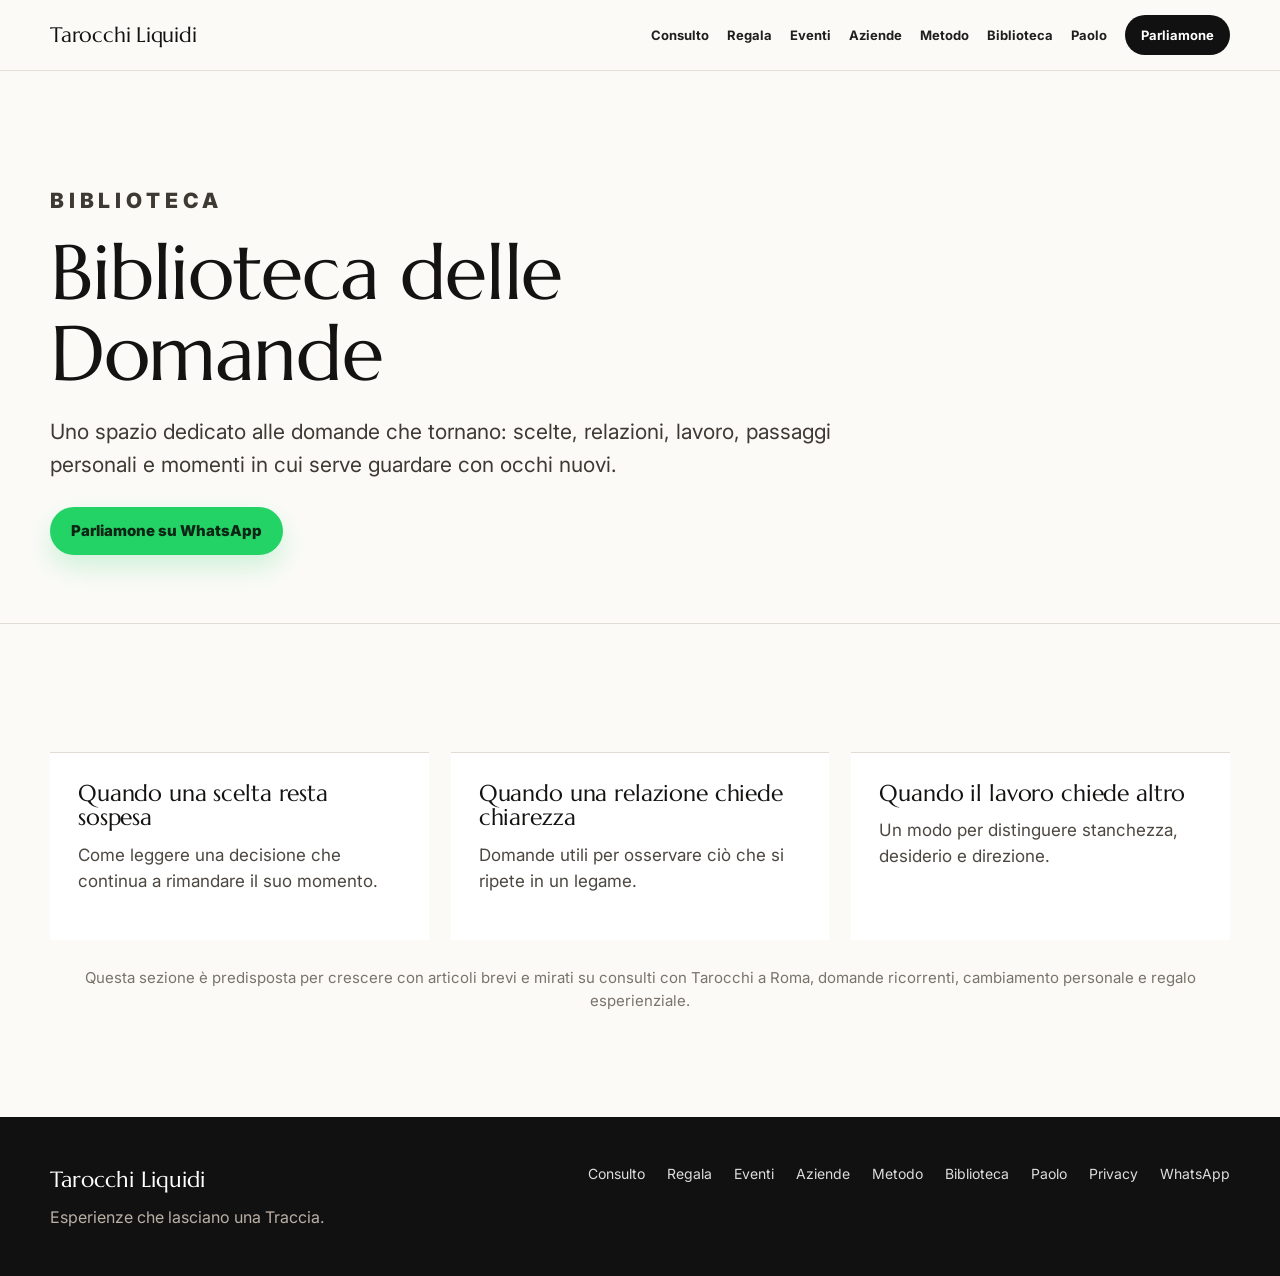
==== commit bc13554f: "Add files via upload" ====
--- a/biblioteca/index.html
+++ b/biblioteca/index.html
@@ -3,10 +3,13 @@
 <head>
   <meta charset="utf-8">
   <meta name="viewport" content="width=device-width, initial-scale=1">
+  <link rel="preconnect" href="https://fonts.googleapis.com">
+  <link rel="preconnect" href="https://fonts.gstatic.com" crossorigin>
+  <link href="https://fonts.googleapis.com/css2?family=Inter:wght@400;500;600;700;800;900&family=Marcellus&display=swap" rel="stylesheet">
   <title>Biblioteca delle Domande | Tarocchi Liquidi</title>
   <meta name="description" content="Biblioteca delle Domande Tarocchi Liquidi: domande ricorrenti, passaggi personali, scelte, relazioni e momenti di cambiamento.">
   <link rel="icon" href="../assets/favicon.png">
-  <link rel="stylesheet" href="../css/style.css?v=tl-next-v4">
+  <link rel="stylesheet" href="../css/style.css?v=tl-next-v5">
 </head>
 <body>
   <a class="skip-link" href="#contenuto">Vai al contenuto</a>
@@ -63,6 +66,6 @@
     </div>
   </footer>
   <a class="mobile-sticky" href="https://wa.me/393282924284?text=Vorrei%20parlare%20di%20Tarocchi%20Liquidi">Parliamone su WhatsApp</a>
-  <script src="../js/script.js?v=tl-next-v4"></script>
+  <script src="../js/script.js?v=tl-next-v5"></script>
 </body>
 </html>
--- a/css/style.css
+++ b/css/style.css
@@ -8,6 +8,7 @@
   --accent:#9f2d2d;
   --gold:#a58954;
   --whatsapp:#24d366;
+  --display: 'Marcellus', Georgia, serif;
   --serif: Georgia, 'Times New Roman', serif;
   --sans: Inter, ui-sans-serif, system-ui, -apple-system, BlinkMacSystemFont, 'Segoe UI', sans-serif;
   --shell:1180px;
@@ -44,10 +45,10 @@
   letter-spacing:.23em;
   text-transform:uppercase;
 }
-h1,h2,h3{font-family:var(--serif);font-weight:700;line-height:1.04;margin:0;color:var(--ink)}
-h1{font-size:clamp(58px, 7.6vw, 104px);letter-spacing:-.055em;max-width:760px}
-h2{font-size:clamp(36px, 4.4vw, 60px);letter-spacing:-.04em}
-h3{font-size:clamp(24px, 2vw, 31px);letter-spacing:-.025em}
+h1,h2,h3{font-family:var(--display);font-weight:400;line-height:1.06;margin:0;color:var(--ink)}
+h1{font-size:clamp(52px, 6.2vw, 84px);letter-spacing:-.018em;max-width:690px}
+h2{font-size:clamp(32px, 3.6vw, 50px);letter-spacing:-.012em}
+h3{font-size:clamp(22px, 1.8vw, 28px);letter-spacing:-.006em}
 p{margin:0 0 18px;color:var(--muted)}
 .lead{font-size:22px;color:#2c2824;line-height:1.38;margin-top:18px}
 .lead.small{font-size:18px;color:var(--muted)}
@@ -60,7 +61,7 @@
   backdrop-filter:blur(12px);
 }
 .header-inner{min-height:70px;display:flex;align-items:center;justify-content:space-between;gap:22px}
-.brand{font-family:var(--serif);font-weight:700;font-size:21px;letter-spacing:-.02em;white-space:nowrap}
+.brand{font-family:var(--display);font-weight:400;font-size:21px;letter-spacing:-.01em;white-space:nowrap}
 .main-nav{display:flex;align-items:center;gap:18px;font-size:13px;font-weight:700;white-space:nowrap}
 .main-nav a{color:#211f1d}
 .main-nav a:hover{color:var(--accent)}
@@ -72,10 +73,10 @@
 .hero-copy{padding:8px 0 10px}
 .hero-payoff{
   margin:8px 0 0;
-  font-family:var(--serif);
-  font-size:clamp(34px, 4vw, 58px);
-  line-height:1.05;
-  letter-spacing:-.04em;
+  font-family:var(--display);
+  font-size:clamp(29px, 3.2vw, 44px);
+  line-height:1.08;
+  letter-spacing:-.015em;
   color:var(--accent);
 }
 .hero-text{font-size:21px;line-height:1.55;max-width:620px;margin:24px 0 30px;color:#3e3934}
@@ -93,7 +94,7 @@
 .experience-tile img{width:100%;height:100%;position:absolute;inset:0;object-fit:cover;transition:transform .65s ease, opacity .3s ease;opacity:.82}
 .experience-tile:after{content:"";position:absolute;inset:0;background:linear-gradient(180deg,rgba(0,0,0,.05),rgba(0,0,0,.76));z-index:1}
 .tile-overlay{position:absolute;inset:auto 0 0;z-index:2;padding:26px;display:flex;flex-direction:column;gap:10px}
-.tile-overlay strong{font-family:var(--serif);font-size:32px;line-height:1.03;letter-spacing:-.025em}
+.tile-overlay strong{font-family:var(--display);font-size:30px;line-height:1.05;letter-spacing:-.01em}
 .tile-overlay em{font-style:normal;color:rgba(255,255,255,.88);font-size:14px;line-height:1.45;max-width:290px}
 .tile-overlay span:last-child{font-weight:850;color:#fff;margin-top:4px}
 .experience-tile:hover img{transform:scale(1.045);opacity:.94}
@@ -105,7 +106,7 @@
 .section-copy{max-width:560px}
 .section-copy p{font-size:18px;color:#49443e}
 .closing-line{color:var(--ink)!important;font-weight:750}
-.trace-steps{display:grid;gap:10px;margin:28px 0 28px;font-family:var(--serif);font-size:34px;line-height:1.05;color:var(--ink)}
+.trace-steps{display:grid;gap:10px;margin:28px 0 28px;font-family:var(--display);font-size:32px;line-height:1.05;color:var(--ink)}
 .trace-steps span{display:block}
 .reasons-grid{display:grid;grid-template-columns:repeat(3, 1fr);gap:34px;margin-top:46px}
 .reasons-grid article{border-top:1px solid var(--line);padding-top:24px;min-height:170px}
@@ -120,14 +121,14 @@
 .value-card p,.offer-card p{font-size:17px;color:#4c4741}
 .review-rating{display:inline-flex;gap:12px;align-items:center;margin-top:22px;padding:10px 16px;border:1px solid var(--line);border-radius:999px;background:#fff;font-weight:850;color:#201d1a}
 .stars{letter-spacing:.08em;color:var(--gold)}
-blockquote p{font-family:var(--serif);font-size:22px;line-height:1.35;color:var(--ink)}
+blockquote p{font-family:var(--display);font-size:21px;line-height:1.4;color:var(--ink)}
 cite{display:block;margin-top:16px;color:var(--muted);font-style:normal;font-size:14px}
 .final-cta{padding:118px 0 126px;background:#fff}
 .final-cta h2{max-width:760px;margin:0 auto}
 .final-cta p{font-size:21px;margin:24px auto 30px;max-width:650px;color:#4c4741}
 .site-footer{padding:46px 0;background:#111;color:#fff}
 .footer-grid{display:grid;grid-template-columns:1fr 2fr;gap:38px;align-items:start}
-.site-footer strong{font-family:var(--serif);font-size:22px}
+.site-footer strong{font-family:var(--display);font-size:22px;font-weight:400}
 .site-footer p{color:#b9b0a5;margin:8px 0 0}
 .site-footer nav{display:flex;gap:16px 22px;flex-wrap:wrap;justify-content:flex-end;font-size:14px;color:#ddd}
 .site-footer a:hover{color:#fff;text-decoration:underline;text-underline-offset:4px}
@@ -198,11 +199,12 @@
 
 /* TL NEXT v4 — ritmo, marchio, conversione */
 .drop-mark{display:block;width:18px;height:24px;margin:0 0 18px;background:linear-gradient(160deg,var(--accent),#4b1111);border-radius:70% 70% 78% 78%;transform:rotate(45deg);box-shadow:0 10px 24px rgba(159,45,45,.18)}
+.hero-logo-mark{display:block;width:72px;height:72px;object-fit:contain;margin:0 0 12px;filter:drop-shadow(0 10px 20px rgba(21,19,18,.07))}
 .drop-mark.small{width:12px;height:16px;margin:0 auto 14px;opacity:.9}
-.hero-v4{position:relative;padding:52px 0 64px;background:linear-gradient(90deg,#fbfaf7 0%,#fbfaf7 52%,#f1eadf 52%,#f1eadf 100%);overflow:hidden}
+.hero-v4{position:relative;padding:18px 0 52px;background:linear-gradient(90deg,#fbfaf7 0%,#fbfaf7 52%,#f1eadf 52%,#f1eadf 100%);overflow:hidden}
 .hero-v4:before{content:"";position:absolute;inset:0;background:radial-gradient(circle at 72% 36%,rgba(159,45,45,.10),transparent 28%);pointer-events:none}
-.hero-v4 .hero-grid{position:relative;z-index:1;min-height:calc(100vh - 134px);grid-template-columns:.95fr 1.08fr;gap:62px}
-.hero-v4 .hero-media{height:clamp(520px,72vh,760px);border-radius:2px;box-shadow:0 34px 88px rgba(21,19,18,.18)}
+.hero-v4 .hero-grid{position:relative;z-index:1;min-height:0;grid-template-columns:.95fr 1.08fr;gap:48px;align-items:center}
+.hero-v4 .hero-media{height:clamp(490px,64vh,660px);border-radius:2px;box-shadow:0 34px 88px rgba(21,19,18,.16)}
 .hero-v4 .hero-media img{object-position:center center;filter:contrast(1.04) saturate(.96)}
 .hero-actions{display:flex;gap:14px;align-items:center;flex-wrap:wrap}
 .button.ghost{border:1px solid var(--line);color:#211f1d;background:rgba(255,255,255,.52)}
@@ -231,24 +233,24 @@
 .experience-tile{min-height:470px;box-shadow:0 18px 46px rgba(21,19,18,.08)}
 .experience-tile:after{background:linear-gradient(180deg,rgba(0,0,0,.02) 10%,rgba(0,0,0,.84) 100%)}
 .tile-overlay{padding:30px}
-.tile-overlay strong{font-size:35px}
+.tile-overlay strong{font-size:32px}
 .reasons-grid article,.value-card{position:relative;background:rgba(255,255,255,.75)}
 .reasons-grid article:before,.value-card:before{content:"";position:absolute;top:-1px;left:0;width:42px;height:1px;background:var(--accent)}
 .paolo .section-media{box-shadow:0 24px 70px rgba(21,19,18,.12)}
 .final-cta{background:linear-gradient(180deg,#fff 0%,#f4eee5 100%)}
 .final-cta .button.primary{font-size:16px;padding:15px 28px}
 @media (max-width: 980px){
-  .hero-v4{background:#fbfaf7;padding-top:24px}
+  .hero-v4{background:#fbfaf7;padding-top:18px}
   .hero-v4 .hero-grid{grid-template-columns:1fr;gap:28px;min-height:0}
-  .hero-v4 .hero-media{height:420px;order:-1}
+  .hero-v4 .hero-media{height:390px;order:-1}
   .signal-grid{grid-template-columns:repeat(2,1fr)}
   .ritual-head,.ritual-grid,.trace-showcase{grid-template-columns:1fr}
   .ritual-grid article{min-height:220px}
   .trace-showcase .trace-media{height:430px}
 }
 @media (max-width: 640px){
-  .hero-v4 .hero-media{height:315px}
-  .hero-v4 h1{font-size:49px}
+  .hero-v4 .hero-media{height:300px}
+  .hero-v4 h1{font-size:47px}
   .hero-actions{align-items:stretch}
   .hero-actions .button{width:100%}
   .signal-grid{grid-template-columns:1fr}
@@ -263,3 +265,17 @@
   .trace-showcase .trace-media{height:310px}
   .experience-tile{min-height:330px}
 }
+
+
+/* TL NEXT v5 — font più moderno, logo hero, meno spazio in apertura */
+.hero-copy .eyebrow{margin-top:0;margin-bottom:10px}
+.hero-logo-mark + .eyebrow{margin-top:0}
+.hero-payoff{max-width:620px}
+@media (max-width: 980px){
+  .hero-logo-mark{width:58px;height:58px;margin-bottom:10px}
+}
+@media (max-width: 640px){
+  .hero-logo-mark{width:52px;height:52px;margin-bottom:10px}
+  h1{letter-spacing:-.02em}
+  h2{letter-spacing:-.01em}
+}
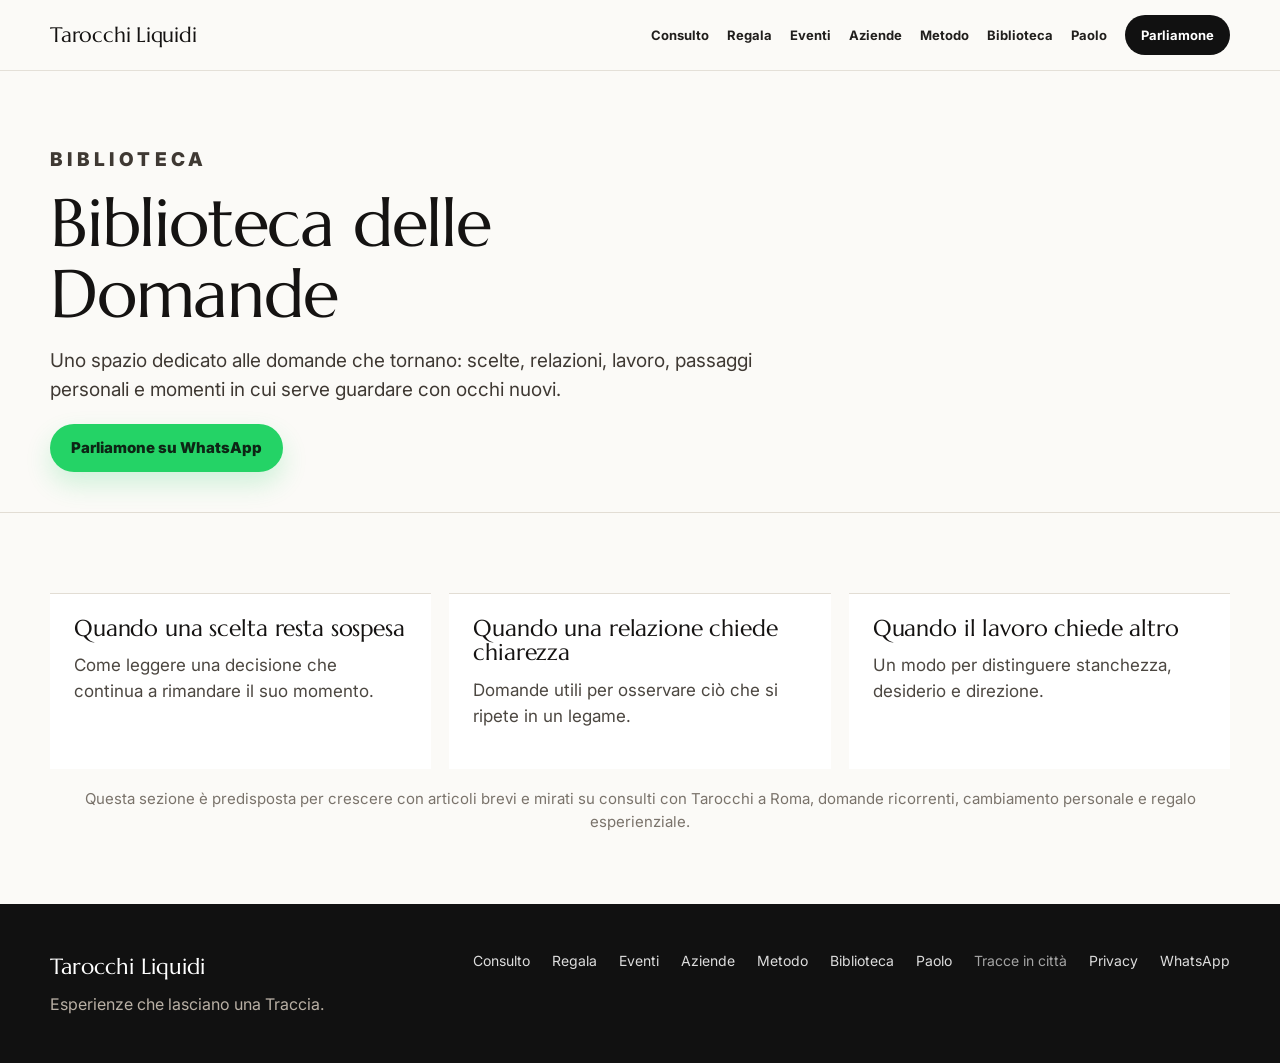
==== commit 58b55c21: "Add files via upload" ====
--- a/biblioteca/index.html
+++ b/biblioteca/index.html
@@ -9,7 +9,7 @@
   <title>Biblioteca delle Domande | Tarocchi Liquidi</title>
   <meta name="description" content="Biblioteca delle Domande Tarocchi Liquidi: domande ricorrenti, passaggi personali, scelte, relazioni e momenti di cambiamento.">
   <link rel="icon" href="../assets/favicon.png">
-  <link rel="stylesheet" href="../css/style.css?v=tl-next-v5">
+  <link rel="stylesheet" href="../css/style.css?v=tl-next-v11">
 </head>
 <body>
   <a class="skip-link" href="#contenuto">Vai al contenuto</a>
@@ -60,12 +60,13 @@
       <a href="../metodo.html">Metodo</a>
       <a href="index.html">Biblioteca</a>
       <a href="../chi-sono.html">Paolo</a>
+      <a class="quiet-footer-link" href="../tracce.html">Tracce in città</a>
       <a href="../privacy.html">Privacy</a>
       <a href="https://wa.me/393282924284">WhatsApp</a>
     </nav>
     </div>
   </footer>
   <a class="mobile-sticky" href="https://wa.me/393282924284?text=Vorrei%20parlare%20di%20Tarocchi%20Liquidi">Parliamone su WhatsApp</a>
-  <script src="../js/script.js?v=tl-next-v5"></script>
+  <script src="../js/script.js?v=tl-next-v11"></script>
 </body>
 </html>
--- a/css/style.css
+++ b/css/style.css
@@ -279,3 +279,98 @@
   h1{letter-spacing:-.02em}
   h2{letter-spacing:-.01em}
 }
+
+
+/* TL NEXT v6 — pulizia gocce decorative e hero più compatta */
+.drop-mark,
+.hero-logo-mark{display:none!important}
+.hero-v4{padding:8px 0 42px}
+.hero-v4 .hero-grid{gap:42px}
+.hero-copy .eyebrow{margin-top:0}
+.section .narrow.center .eyebrow{margin-top:0}
+.why .shell.narrow.center,
+.reviews .shell.narrow.center,
+.final-cta .shell.narrow.center{padding-top:0}
+@media (max-width: 980px){
+  .hero-v4{padding:14px 0 44px}
+}
+@media (max-width: 640px){
+  .hero-v4{padding:18px 0 42px}
+}
+
+/* TL NEXT v7 — Tracce in città / QR landing */
+.quiet-footer-link{opacity:.72}
+.quiet-footer-link:hover{opacity:1}
+.trace-city-page{background:#fbfaf7}
+.qr-hero{position:relative;padding:72px 0 86px;background:linear-gradient(90deg,#fbfaf7 0%,#fbfaf7 55%,#f1eadf 55%,#f1eadf 100%);overflow:hidden}
+.qr-hero:before{content:"";position:absolute;inset:0;background:radial-gradient(circle at 78% 32%,rgba(159,45,45,.11),transparent 30%);pointer-events:none}
+.qr-grid{position:relative;z-index:1;display:grid;grid-template-columns:1fr .72fr;gap:74px;align-items:center}
+.qr-copy h1{font-size:clamp(56px,6.8vw,92px);max-width:650px}
+.qr-card{background:#111;color:#fff;padding:42px 42px 46px;border-radius:4px;box-shadow:0 28px 78px rgba(21,19,18,.16);min-height:500px;display:flex;flex-direction:column;justify-content:center;position:relative;overflow:hidden}
+.qr-card:before{content:"";position:absolute;inset:0;background:linear-gradient(150deg,rgba(255,255,255,.08),rgba(255,255,255,0) 42%),radial-gradient(circle at 82% 18%,rgba(159,45,45,.35),transparent 28%);pointer-events:none}
+.qr-card > *{position:relative;z-index:1}
+.qr-kicker{margin:0 0 22px;color:#d6a68b;text-transform:uppercase;letter-spacing:.22em;font-size:12px;font-weight:850}
+.qr-number{display:block;color:#d6a68b;font-size:13px;font-weight:900;letter-spacing:.2em;margin-bottom:20px}
+.qr-card h2{color:#fff;font-size:clamp(38px,4vw,58px);margin-bottom:24px}
+.qr-line{font-family:var(--display);font-size:clamp(24px,2.8vw,36px);line-height:1.16;color:#fff;margin:0 0 26px}
+.qr-note{color:#cfc4b6;font-size:17px;max-width:430px;margin:0}
+.qr-how .ritual-grid article{min-height:250px}
+.qr-continue{display:grid;grid-template-columns:.8fr 1.2fr;gap:68px;align-items:start}
+.qr-actions-panel{display:grid;gap:14px}
+.qr-action{display:block;background:#fff;border-top:1px solid var(--line);padding:24px 26px;transition:transform .2s ease, box-shadow .2s ease}
+.qr-action:hover{transform:translateY(-2px);box-shadow:0 18px 48px rgba(21,19,18,.08)}
+.qr-action strong{display:block;font-family:var(--display);font-size:28px;font-weight:400;color:var(--ink);margin-bottom:8px}
+.qr-action span{display:block;color:#554f48;font-size:16px}
+@media (max-width: 980px){
+  .qr-hero{background:#fbfaf7;padding:54px 0 68px}
+  .qr-grid,.qr-continue{grid-template-columns:1fr;gap:34px}
+  .qr-card{min-height:420px;padding:34px}
+}
+@media (max-width: 640px){
+  .qr-hero{padding:38px 0 54px}
+  .qr-copy h1{font-size:47px}
+  .qr-card{min-height:380px;padding:28px}
+  .qr-card h2{font-size:38px}
+  .qr-line{font-size:25px}
+  .qr-action strong{font-size:24px}
+}
+
+
+/* TL NEXT v8 — sottopagine più compatte + video Il Dono */
+main .page-hero{padding:58px 0 40px}
+main .page-hero h1{font-size:clamp(46px,5.2vw,72px)}
+main .page-hero p{font-size:19px;max-width:760px;margin-top:16px}
+main .page-hero .button{margin-top:2px}
+main .page-hero ~ .section{padding:52px 0}
+main .page-hero ~ .section.soft{padding:48px 0}
+main .page-hero ~ .final-cta{padding:66px 0 74px}
+main .page-hero ~ .final-cta p{margin-top:16px;margin-bottom:22px}
+main .page-hero ~ .section .narrow.center{margin-bottom:0}
+.content-split,.placeholder-grid{gap:38px}
+.placeholder-grid img,.content-split img{height:380px}
+.offer-grid,.steps{margin-top:28px;gap:18px}
+.offer-card,.step{padding:22px 24px}
+.content-list{margin-top:20px;gap:9px}
+.seo-note{margin-top:18px}
+.gift-video-section{border-top:1px solid rgba(226,221,212,.65);border-bottom:1px solid rgba(226,221,212,.65)}
+.video-split{display:grid;grid-template-columns:.72fr 1.28fr;gap:42px;align-items:center}
+.video-frame{margin:0;background:#111;border-radius:4px;overflow:hidden;box-shadow:0 22px 62px rgba(21,19,18,.13)}
+.video-frame video{display:block;width:100%;aspect-ratio:16/9;object-fit:cover;background:#111}
+@media (max-width:980px){
+  main .page-hero{padding:46px 0 34px}
+  main .page-hero ~ .section,main .page-hero ~ .section.soft{padding:42px 0}
+  main .page-hero ~ .final-cta{padding:56px 0 64px}
+  .video-split{grid-template-columns:1fr;gap:26px}
+  .placeholder-grid img,.content-split img{height:330px}
+}
+@media (max-width:640px){
+  main .page-hero{padding:34px 0 28px}
+  main .page-hero h1{font-size:42px}
+  main .page-hero p{font-size:17px;margin-top:12px}
+  main .page-hero ~ .section,main .page-hero ~ .section.soft{padding:34px 0}
+  main .page-hero ~ .final-cta{padding:46px 0 58px}
+  .content-split,.placeholder-grid{gap:24px}
+  .placeholder-grid img,.content-split img{height:280px}
+  .offer-grid,.steps{margin-top:22px;gap:12px}
+  .offer-card,.step{padding:20px}
+}
